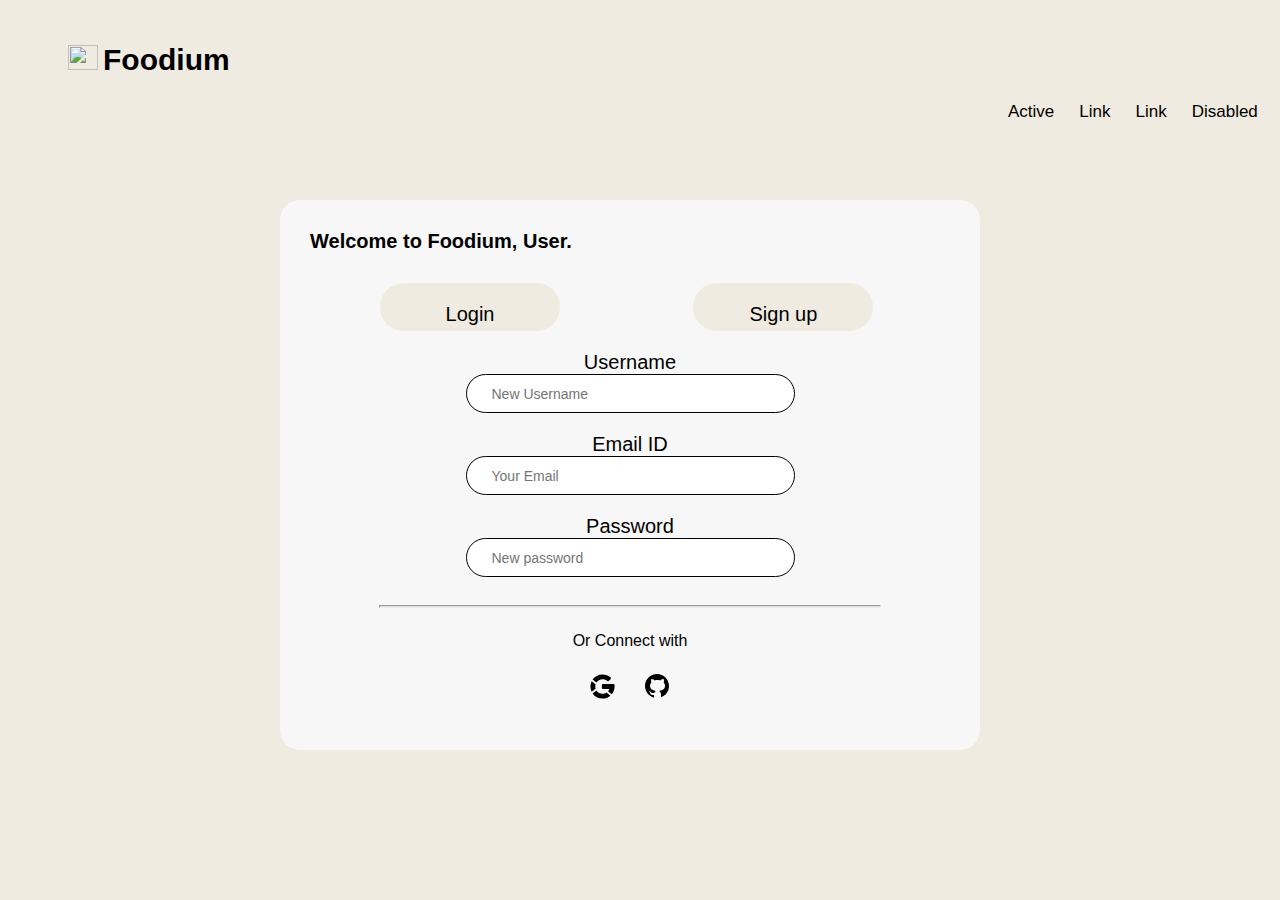
==== frontend/index.html @ e71f2065 "frontend" ====
<!DOCTYPE html>
<html lang="en">
    <head>
        <meta charset="utf-8">
        <meta viewport="width=device-width">
        <title>Foodium</title>
        <link rel="stylesheet" href="styles.css">
        <div class="container">
            <a class="heading">
                <img src="https://img.icons8.com/?size=48&id=12869&format=png" alt="" width="30" height="25" class="d-inline-block align-text-bottom">
                <h2>Foodium</h2>
              </a>
              <nav class="nav">
                <a class="nav-link active" aria-current="page" href="#">Active</a>
                <a class="nav-link" href="#">Link</a>
                <a class="nav-link" href="#">Link</a>
                <a class="nav-link disabled" href="#" tabindex="-1" aria-disabled="true">Disabled</a>
              </nav>
        </div>
        <section>
            <div class="login_square">
                <h3>Welcome to Foodium, User.</h3>
                <div class="login_register">
                <div class="login">
                    <a id="login-button" href="" class="button_logout_login-button">Login</a>
                </div>
                <div class="register">
                    <a id="register-button" href="" class="button_logout_register-button">Sign up</a>
                </div>
            </div>

            <label class="u">Username</label>
            <div class="username">
            <input type="text" autocomplete="off" placeholder="New Username"> 
            </div>

            <label class="e">Email ID</label>
            <div class="email">
                <input type="email" autocomplete="email" placeholder="Your Email">
            </div>

            <label class="p">Password</label>
            <div class="password">
                <input type="password" autocomplete="new-password" placeholder="New password">
            </div>
            <hr>
            <div class="connect">
                <p>Or Connect with</p>
                <div class="icons">
                    <svg class="google" xmlns="http://www.w3.org/2000/svg" x="0px" y="0px" width="29" height="29" viewBox="0 0 48 48">
                        <path d="M23 21.5v5c0 .828.671 1.5 1.5 1.5h10.809c-.499 1.416-1.256 2.698-2.205 3.805l6.033 5.229C42.159 33.529 44 28.98 44 24c0-.828-.064-1.688-.202-2.702C43.697 20.555 43.062 20 42.312 20H24.5C23.671 20 23 20.672 23 21.5zM12.612 27.761C12.22 26.577 12 25.314 12 24s.22-2.577.612-3.761l-6.557-5.014C4.752 17.878 4 20.849 4 24s.752 6.122 2.056 8.775L12.612 27.761zM30.865 33.835C28.906 35.204 26.532 36 24 36c-4.212 0-7.917-2.186-10.059-5.478l-6.362 4.865C11.195 40.585 17.202 44 24 44c4.968 0 9.508-1.832 13.009-4.84L30.865 33.835zM37.515 9.297C33.813 5.881 29.013 4 24 4c-6.798 0-12.805 3.415-16.421 8.614l6.362 4.865C16.083 14.186 19.788 12 24 12c2.944 0 5.776 1.081 7.974 3.043.593.53 1.498.504 2.06-.059l3.525-3.524c.289-.288.447-.683.439-1.091C37.99 9.961 37.815 9.574 37.515 9.297z"></path>
                        </svg>
                        <svg class="github" xmlns="http://www.w3.org/2000/svg" x="0px" y="0px" width="30" height="30" viewBox="0 0 30 30">
                            <path d="M15,3C8.373,3,3,8.373,3,15c0,5.623,3.872,10.328,9.092,11.63C12.036,26.468,12,26.28,12,26.047v-2.051 c-0.487,0-1.303,0-1.508,0c-0.821,0-1.551-0.353-1.905-1.009c-0.393-0.729-0.461-1.844-1.435-2.526 c-0.289-0.227-0.069-0.486,0.264-0.451c0.615,0.174,1.125,0.596,1.605,1.222c0.478,0.627,0.703,0.769,1.596,0.769 c0.433,0,1.081-0.025,1.691-0.121c0.328-0.833,0.895-1.6,1.588-1.962c-3.996-0.411-5.903-2.399-5.903-5.098 c0-1.162,0.495-2.286,1.336-3.233C9.053,10.647,8.706,8.73,9.435,8c1.798,0,2.885,1.166,3.146,1.481C13.477,9.174,14.461,9,15.495,9 c1.036,0,2.024,0.174,2.922,0.483C18.675,9.17,19.763,8,21.565,8c0.732,0.731,0.381,2.656,0.102,3.594 c0.836,0.945,1.328,2.066,1.328,3.226c0,2.697-1.904,4.684-5.894,5.097C18.199,20.49,19,22.1,19,23.313v2.734 c0,0.104-0.023,0.179-0.035,0.268C23.641,24.676,27,20.236,27,15C27,8.373,21.627,3,15,3z"></path>
                        </svg>
                </div>
                </div>
            </div>
        </section>
    </head>
</html>
---- frontend/styles.css ----
h2 {
  font-family:sans-serif;
}


body {
  background-color: #EFEBE0;
}

.login_square {
  width:700px;
  height:550px;
  border:none;
  border-radius: 20px;
 margin:0 auto;
 background:#f7f7f7;
 position:absolute;
 left:50%;
 top:50%;
 margin-left:-360px;
 margin-top:-250px;
 transition: 0.5s ease-in-out;
 font-family:sans-serif;
}

.login_square:hover {
  background: #EBE0D0;
}

h3 {
  text-align: left;
  padding:30px;
  font-size:20px;
  margin-top:0px;
  margin-bottom:0px;
}

.google {
  margin-right:10px;
  border:none;
  border-radius:21px;
  padding:5px;
  transition: 0.3s ease-in;
}

.google:hover {
  background:#EFEBE0;
}
.github {
  border:border;
  border-radius:21px;
  padding:5px;
  transition: 0.3s ease-in;
}

.github:hover {
  background:#EFEBE0;
}

.icons {
  display: flex; flex-direction: row; align-items: center; justify-content: center;
  display:inline-block
}

.container {
  padding: 10px;
  font-size: 20px;
  
}

.heading, h2 {
  display: inline-block;  
}

.heading {
  margin-left: 50px;
}
 .login {
  padding:20px;
  margin-left: 100px;
  display:inline-block;
  background:#EFEBE0;
  width:140px;
  text-align:center;
  border:none;
  border-radius:65px;
  height:8px;
  font-size:20px;
 }

 .register {
  padding:20px;
  margin-left: 129px;
  display:inline-block;
  background:#EFEBE0;
  margin-right:100px;
  width:140px;
  text-align:center;
  border:none;
  border-radius:65px;
  height:8px;
  font-size:20px;
 }

 .login-register {
  align-items: center;
  display:flex;
 }

 a:-webkit-any-link {
  color: black;
  cursor: pointer;
  text-decoration: none;
  vertical-align: text-top;
}
.username, .email, .password, .p, .u, .e {
  display: flex; flex-direction: row; align-items: center; justify-content: center;
}

.username, .email, .password {
  padding-bottom:20px;
}

.u {
  padding-top:20px;
}

.u, .p, .e {
  font-size:20px;
}

input[type="text"] {
  border: 0.5px solid black;
  background-color: #fff;
  padding-left: 25px;
  font-size: 14px;
  width:300px;
  height: 35px;
  border-radius:150px;
}
input[type="email"] {
  border: 0.5px solid black;
  background-color: #fff;
  padding-left: 25px;
  font-size: 14px;
  width:300px;
  height:35px;
  border-radius:150px;
}
input[type="password"] {
  border: 0.5px solid black;
  background-color: #fff;
  padding-left: 25px;
  font-size: 14px;
  width:300px;
  height:35px;
  border-radius:150px;
}

hr {
  width:500px;
  height:1px;
  background-color:gainsboro;
}

.connect {
  display: flex; flex-direction:column; align-items: center; justify-content: center;
}

.nav {
  display:inline-block;
  margin-left: auto; 
 margin-right: 0;
 margin-left:970px;
}

.nav-link.active, .nav-link, .nav-link.disabled {
  padding-left:20px;
  font-size:17px;
  font-family: sans-serif;
}
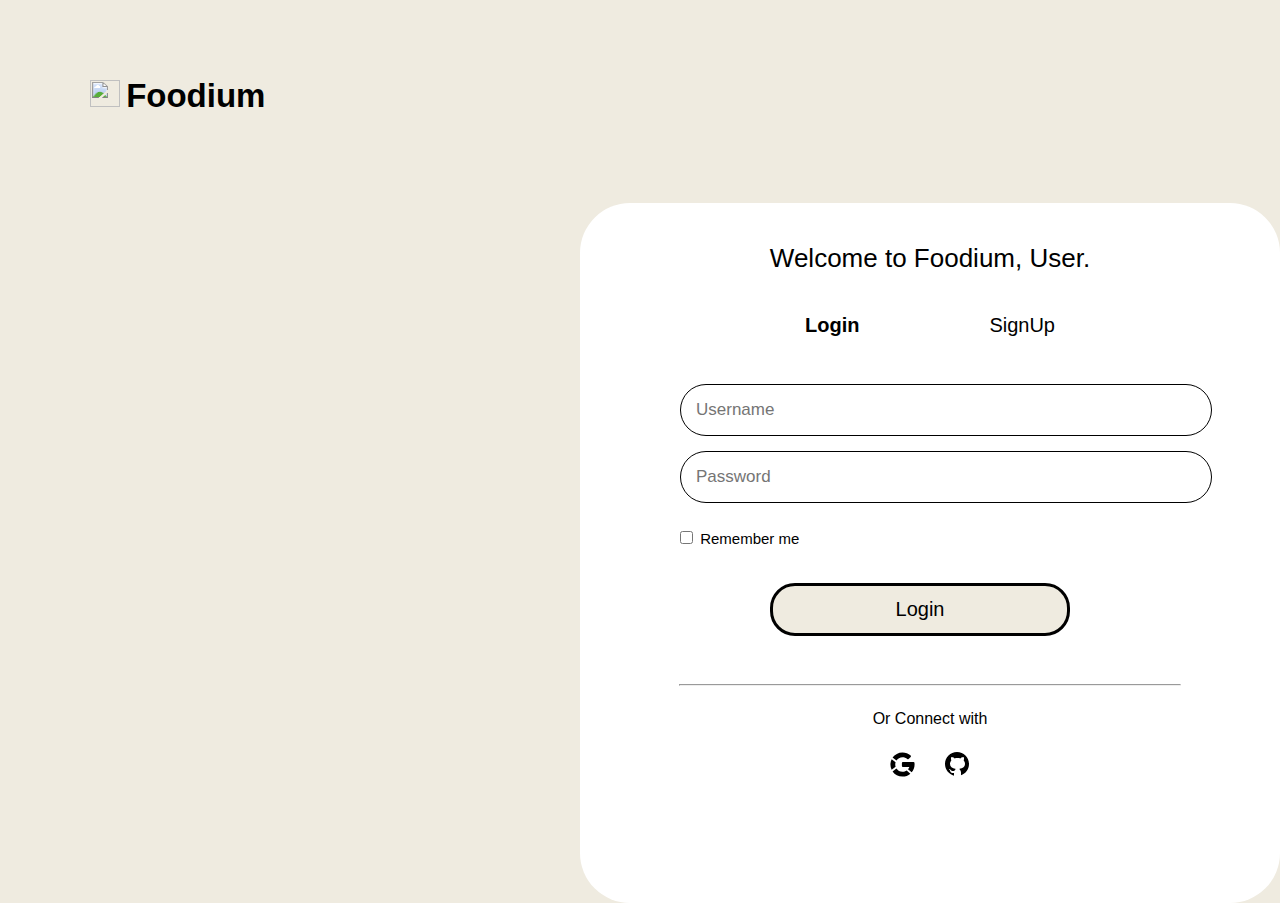
==== commit 2be4c2c5: "15th com register working" ====
--- a/frontend/index.html
+++ b/frontend/index.html
@@ -1,61 +1,62 @@
-<!DOCTYPE html>
-<html lang="en">
-    <head>
-        <meta charset="utf-8">
-        <meta viewport="width=device-width">
-        <title>Foodium</title>
-        <link rel="stylesheet" href="styles.css">
-        <div class="container">
-            <a class="heading">
-                <img src="https://img.icons8.com/?size=48&id=12869&format=png" alt="" width="30" height="25" class="d-inline-block align-text-bottom">
-                <h2>Foodium</h2>
-              </a>
-              <nav class="nav">
-                <a class="nav-link active" aria-current="page" href="#">Active</a>
-                <a class="nav-link" href="#">Link</a>
-                <a class="nav-link" href="#">Link</a>
-                <a class="nav-link disabled" href="#" tabindex="-1" aria-disabled="true">Disabled</a>
-              </nav>
-        </div>
-        <section>
-            <div class="login_square">
-                <h3>Welcome to Foodium, User.</h3>
-                <div class="login_register">
-                <div class="login">
-                    <a id="login-button" href="" class="button_logout_login-button">Login</a>
-                </div>
-                <div class="register">
-                    <a id="register-button" href="" class="button_logout_register-button">Sign up</a>
-                </div>
-            </div>
-
-            <label class="u">Username</label>
-            <div class="username">
-            <input type="text" autocomplete="off" placeholder="New Username"> 
-            </div>
-
-            <label class="e">Email ID</label>
-            <div class="email">
-                <input type="email" autocomplete="email" placeholder="Your Email">
-            </div>
-
-            <label class="p">Password</label>
-            <div class="password">
-                <input type="password" autocomplete="new-password" placeholder="New password">
-            </div>
-            <hr>
-            <div class="connect">
-                <p>Or Connect with</p>
-                <div class="icons">
-                    <svg class="google" xmlns="http://www.w3.org/2000/svg" x="0px" y="0px" width="29" height="29" viewBox="0 0 48 48">
-                        <path d="M23 21.5v5c0 .828.671 1.5 1.5 1.5h10.809c-.499 1.416-1.256 2.698-2.205 3.805l6.033 5.229C42.159 33.529 44 28.98 44 24c0-.828-.064-1.688-.202-2.702C43.697 20.555 43.062 20 42.312 20H24.5C23.671 20 23 20.672 23 21.5zM12.612 27.761C12.22 26.577 12 25.314 12 24s.22-2.577.612-3.761l-6.557-5.014C4.752 17.878 4 20.849 4 24s.752 6.122 2.056 8.775L12.612 27.761zM30.865 33.835C28.906 35.204 26.532 36 24 36c-4.212 0-7.917-2.186-10.059-5.478l-6.362 4.865C11.195 40.585 17.202 44 24 44c4.968 0 9.508-1.832 13.009-4.84L30.865 33.835zM37.515 9.297C33.813 5.881 29.013 4 24 4c-6.798 0-12.805 3.415-16.421 8.614l6.362 4.865C16.083 14.186 19.788 12 24 12c2.944 0 5.776 1.081 7.974 3.043.593.53 1.498.504 2.06-.059l3.525-3.524c.289-.288.447-.683.439-1.091C37.99 9.961 37.815 9.574 37.515 9.297z"></path>
-                        </svg>
-                        <svg class="github" xmlns="http://www.w3.org/2000/svg" x="0px" y="0px" width="30" height="30" viewBox="0 0 30 30">
-                            <path d="M15,3C8.373,3,3,8.373,3,15c0,5.623,3.872,10.328,9.092,11.63C12.036,26.468,12,26.28,12,26.047v-2.051 c-0.487,0-1.303,0-1.508,0c-0.821,0-1.551-0.353-1.905-1.009c-0.393-0.729-0.461-1.844-1.435-2.526 c-0.289-0.227-0.069-0.486,0.264-0.451c0.615,0.174,1.125,0.596,1.605,1.222c0.478,0.627,0.703,0.769,1.596,0.769 c0.433,0,1.081-0.025,1.691-0.121c0.328-0.833,0.895-1.6,1.588-1.962c-3.996-0.411-5.903-2.399-5.903-5.098 c0-1.162,0.495-2.286,1.336-3.233C9.053,10.647,8.706,8.73,9.435,8c1.798,0,2.885,1.166,3.146,1.481C13.477,9.174,14.461,9,15.495,9 c1.036,0,2.024,0.174,2.922,0.483C18.675,9.17,19.763,8,21.565,8c0.732,0.731,0.381,2.656,0.102,3.594 c0.836,0.945,1.328,2.066,1.328,3.226c0,2.697-1.904,4.684-5.894,5.097C18.199,20.49,19,22.1,19,23.313v2.734 c0,0.104-0.023,0.179-0.035,0.268C23.641,24.676,27,20.236,27,15C27,8.373,21.627,3,15,3z"></path>
-                        </svg>
-                </div>
-                </div>
-            </div>
-        </section>
-    </head>
-</html>+<!DOCTYPE html>
+
+<head>
+    <meta charset="UTF-8">
+    <title>Foodium</title>
+    <link rel="stylesheet"  href="style.css">
+    <div class="container">
+        <a class="heading">
+            <img src="https://img.icons8.com/?size=48&id=12869&format=png" alt="" width="30" height="27" class="d-inline-block align-text-bottom">
+            <h2>Foodium</h2>
+          </a>
+    </div>
+</head>
+
+<body>
+    <div class="box">
+
+        <div class="page">
+            <div class="welcome">Welcome to Foodium, User.</div>
+            <div class="header">
+                <a id="login" class="active" href="#login">Login</a>
+                <a id="signup" href="#signup">SignUp</a>
+            </div>
+            <div id="errorMsg"></div>
+            <div class="content">
+                <form class="login" name="loginForm" onsubmit="return validateLoginForm()" method="POST">
+                    <input type="text" name="name" id="logName" placeholder="Username">
+                    <input type="password" name="password" id="logPassword" placeholder="Password">
+                    <div id="check">
+                        <input type="checkbox" id="remember">
+                        <label for="remember">Remember me</label>
+                    </div>
+                    <br><br>
+                    <input id="login-buttom" type="submit" value="Login">
+                </form>
+                <form class="signup" name="signupForm" onsubmit="return validateSignupForm()" method="POST">
+                    <input type="email" name="email" id="signEmail" placeholder="Email">
+                    <input type="text" name="name" id="signName" placeholder="Username">
+                    <input type="password" name="password" id="signPassword" placeholder="Password"><br>
+                    <input id="signup-buttom" type="submit" value="SignUp">
+                </form>
+            </div>
+            <hr>
+            <div class="connect">
+
+                <p>Or Connect with</p>
+
+                <div class="icons">
+                    <svg id="google-authBtn" class="google" xmlns="http://www.w3.org/2000/svg" x="0px" y="0px" width="29" height="29" viewBox="0 0 48 48">
+                        <path d="M23 21.5v5c0 .828.671 1.5 1.5 1.5h10.809c-.499 1.416-1.256 2.698-2.205 3.805l6.033 5.229C42.159 33.529 44 28.98 44 24c0-.828-.064-1.688-.202-2.702C43.697 20.555 43.062 20 42.312 20H24.5C23.671 20 23 20.672 23 21.5zM12.612 27.761C12.22 26.577 12 25.314 12 24s.22-2.577.612-3.761l-6.557-5.014C4.752 17.878 4 20.849 4 24s.752 6.122 2.056 8.775L12.612 27.761zM30.865 33.835C28.906 35.204 26.532 36 24 36c-4.212 0-7.917-2.186-10.059-5.478l-6.362 4.865C11.195 40.585 17.202 44 24 44c4.968 0 9.508-1.832 13.009-4.84L30.865 33.835zM37.515 9.297C33.813 5.881 29.013 4 24 4c-6.798 0-12.805 3.415-16.421 8.614l6.362 4.865C16.083 14.186 19.788 12 24 12c2.944 0 5.776 1.081 7.974 3.043.593.53 1.498.504 2.06-.059l3.525-3.524c.289-.288.447-.683.439-1.091C37.99 9.961 37.815 9.574 37.515 9.297z"></path>
+                        </svg>
+                        <svg class="github" xmlns="http://www.w3.org/2000/svg" x="0px" y="0px" width="30" height="30" viewBox="0 0 30 30">
+                            <path d="M15,3C8.373,3,3,8.373,3,15c0,5.623,3.872,10.328,9.092,11.63C12.036,26.468,12,26.28,12,26.047v-2.051 c-0.487,0-1.303,0-1.508,0c-0.821,0-1.551-0.353-1.905-1.009c-0.393-0.729-0.461-1.844-1.435-2.526 c-0.289-0.227-0.069-0.486,0.264-0.451c0.615,0.174,1.125,0.596,1.605,1.222c0.478,0.627,0.703,0.769,1.596,0.769 c0.433,0,1.081-0.025,1.691-0.121c0.328-0.833,0.895-1.6,1.588-1.962c-3.996-0.411-5.903-2.399-5.903-5.098 c0-1.162,0.495-2.286,1.336-3.233C9.053,10.647,8.706,8.73,9.435,8c1.798,0,2.885,1.166,3.146,1.481C13.477,9.174,14.461,9,15.495,9 c1.036,0,2.024,0.174,2.922,0.483C18.675,9.17,19.763,8,21.565,8c0.732,0.731,0.381,2.656,0.102,3.594 c0.836,0.945,1.328,2.066,1.328,3.226c0,2.697-1.904,4.684-5.894,5.097C18.199,20.49,19,22.1,19,23.313v2.734 c0,0.104-0.023,0.179-0.035,0.268C23.641,24.676,27,20.236,27,15C27,8.373,21.627,3,15,3z"></path>
+                        </svg>
+                </div>
+            </div>
+        </div>
+    </div>
+    <script src="https://code.jquery.com/jquery-3.3.1.min.js"
+        integrity="sha256-FgpCb/KJQlLNfOu91ta32o/NMZxltwRo8QtmkMRdAu8=" crossorigin="anonymous"></script>
+    <script defer src="index.js"></script>
+</body>--- a/frontend/style.css
+++ b/frontend/style.css
@@ -0,0 +1,225 @@
+body{
+    margin: 0;
+    padding: 0;
+    font-family : Verdana,Tahoma, sans-serif;
+    background-color: #efebe0;
+}
+
+h2 {
+    display:inline-block;
+}
+
+.heading {
+    margin-left:90px;
+    font-size:22px;
+}
+
+.container {
+    margin-top: 50px;
+}
+
+.welcome {
+    margin-top:20px;
+    margin-bottom:20px;
+    font-size: 26px;
+
+}
+#login-buttom, #signup-buttom {
+    width:300px;
+    margin-left: 170px;
+    transition: 0.5s;
+}
+
+#remember {
+    margin-left:80px;
+}
+
+
+
+.box{
+    width: 700px;
+    height: 700px;
+    background-color:white;
+    padding: 20px;
+    text-align: center;
+    position: relative;
+    box-sizing: border-box;
+    flex-direction: column;
+    margin-left:580px;
+    margin-top:60px;
+    border-radius:50px;
+    transition: 0.5s;
+}
+
+.box:hover {
+    background-color:rgb(231, 218, 203);
+}
+
+#logName , #logPassword {
+    width : 500px;
+    margin-left:80px;
+    padding: 15px;
+}
+#signName, #signEmail, #signPassword {
+    width : 500px;
+    margin-left:80px;
+    padding:15px;
+}
+.box img{
+	width:100px;
+    margin-top:-50px ;
+}
+
+.header {
+	width: 300px;
+    height: 50px;
+	display: inline-flex;
+    padding-top: 20px;
+    padding-bottom: 0;
+	justify-content: space-between;
+}
+
+.header a {
+    font-size: 20px;
+    text-decoration: none;
+    color: BLACK;
+	display: inline-flex;
+    padding-left: 25px;
+    padding-right: 25px;
+	justify-content: center;
+    cursor:pointer;
+}
+
+.header .active {
+    color: black;
+	font-weight: bold;
+	position: relative;
+}
+
+.header .active:after {
+	position: absolute;
+    border: none;
+	content: "";
+}
+
+#errorMsg{
+    color:red;
+    text-align: center;
+    font-size: 12px;
+    padding-bottom: 20px;
+
+}
+
+.content{
+    display: inline-flex;
+    overflow: hidden;
+}
+
+form {
+    position: relative;
+    display: inline-flex;
+    width: 100%;
+    height: 100%;
+	flex-shrink: 0;
+	flex-direction: column;
+	transition: right 0.5s;
+}
+
+.login a{
+    text-decoration: none;
+    color: #ffffff;
+    font-size: 15px;
+    text-align: center;
+    cursor: pointer;
+
+}
+
+.extend form {
+	right: 100%;
+}
+
+input[type=text], input[type=password], input[type=email]{
+	display:block;
+    position: relative;
+	border: 1px solid black;
+	padding: 12px;
+    margin-bottom: 15px;
+    width: 100%;
+    font-size: 17px;
+    border-radius:30px;
+}
+
+input[type=text]:hover,  input[type=password]:hover, input[type=email]:hover{
+    border: 2px solid black;
+
+}
+
+input[type=submit]{
+    display:block;
+    position: relative;
+    border: 3px solid BLACK;
+    padding: 12px;
+    margin-bottom: 20px;
+    width: 100%;
+    border-radius: 25px;
+    background-color:#EFEBE0 ;
+    text-align:center;
+    font-size: 20px;
+    color: black;
+	cursor:pointer;
+    outline: none;
+}
+	
+input[type=submit]:hover{
+	 background-color:#ffffff;
+     color: #000000;
+     font-weight: bold;
+}
+input[type=checkbox]{
+    background-color:black;
+}
+#check{
+    margin-top: 10px;
+    text-align: left;
+    color: BLACK;
+    font-size: 15px;
+}
+
+.connect {
+    display: flex; flex-direction:column; align-items: center; justify-content: center;
+  }
+
+.icons {
+    display: flex; flex-direction: row; align-items: center; justify-content: center;
+    display:inline-block
+}
+
+hr {
+    width:500px;
+}
+
+.google {
+    margin-right:10px;
+    border:none;
+    border-radius:21px;
+    padding:5px;
+    transition: 0.3s ease-in;
+    cursor:pointer;
+  }
+
+.google:hover {
+    background:#EFEBE0;
+  }
+  .github {
+    border:border;
+    border-radius:21px;
+    padding:5px;
+    transition: 0.3s ease-in;
+  }
+  
+  .github:hover {
+    background:#EFEBE0;
+  }
+  
+  
+  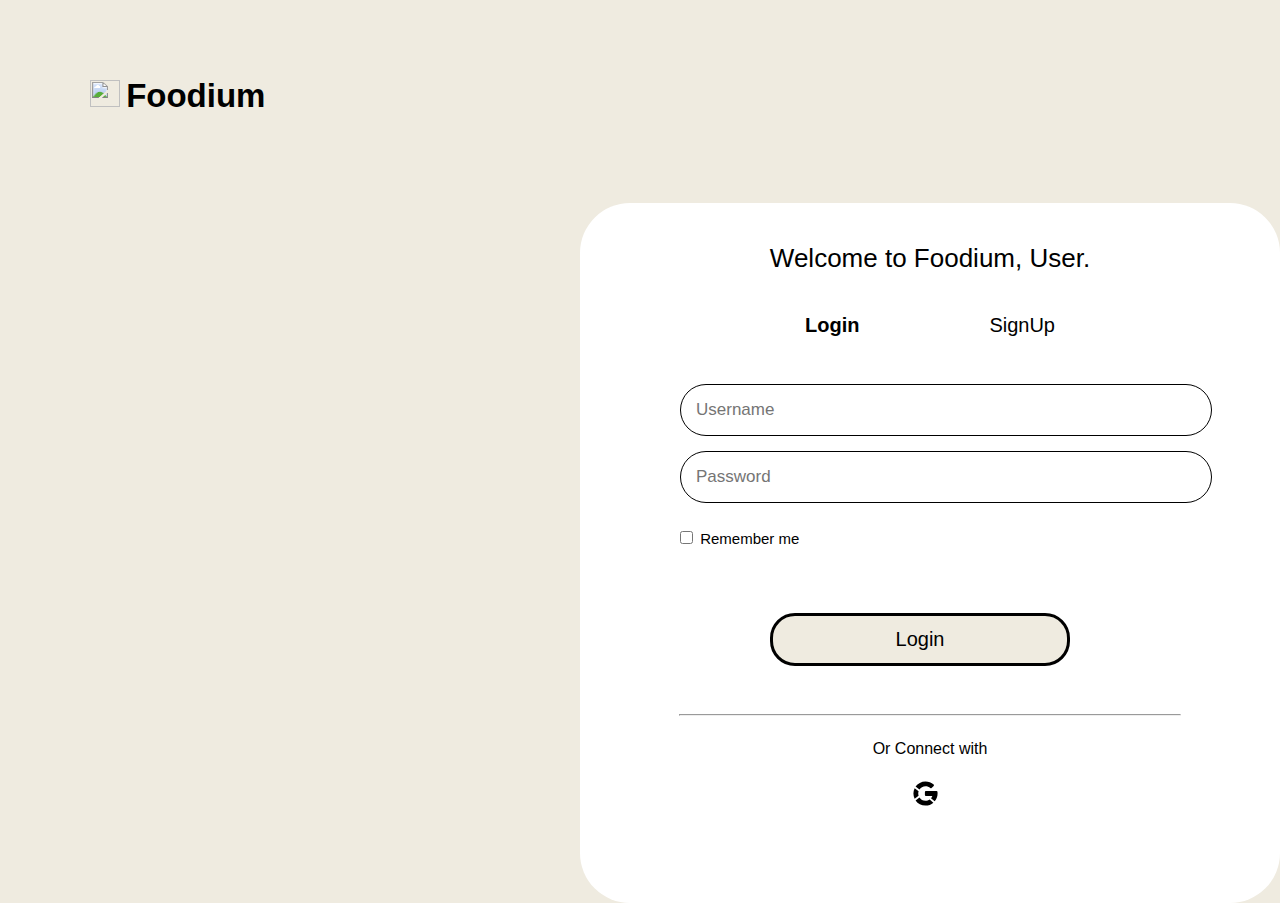
==== commit 4d45008a: "15th com" ====
--- a/frontend/index.html
+++ b/frontend/index.html
@@ -2,6 +2,8 @@
 
 <head>
     <meta charset="UTF-8">
+    <meta name="viewport" content="width=device-width, initial-scale=1.0">
+    <script src="https://accounts.google.com/gsi/client" async defer></script>
     <title>Foodium</title>
     <link rel="stylesheet"  href="style.css">
     <div class="container">
@@ -46,11 +48,8 @@
                 <p>Or Connect with</p>
 
                 <div class="icons">
-                    <svg id="google-authBtn" class="google" xmlns="http://www.w3.org/2000/svg" x="0px" y="0px" width="29" height="29" viewBox="0 0 48 48">
+                    <svg id="google-authBtn" onclick="handleGoogleSignIn()" class="google" xmlns="http://www.w3.org/2000/svg" x="0px" y="0px" width="29" height="29" viewBox="0 0 48 48">
                         <path d="M23 21.5v5c0 .828.671 1.5 1.5 1.5h10.809c-.499 1.416-1.256 2.698-2.205 3.805l6.033 5.229C42.159 33.529 44 28.98 44 24c0-.828-.064-1.688-.202-2.702C43.697 20.555 43.062 20 42.312 20H24.5C23.671 20 23 20.672 23 21.5zM12.612 27.761C12.22 26.577 12 25.314 12 24s.22-2.577.612-3.761l-6.557-5.014C4.752 17.878 4 20.849 4 24s.752 6.122 2.056 8.775L12.612 27.761zM30.865 33.835C28.906 35.204 26.532 36 24 36c-4.212 0-7.917-2.186-10.059-5.478l-6.362 4.865C11.195 40.585 17.202 44 24 44c4.968 0 9.508-1.832 13.009-4.84L30.865 33.835zM37.515 9.297C33.813 5.881 29.013 4 24 4c-6.798 0-12.805 3.415-16.421 8.614l6.362 4.865C16.083 14.186 19.788 12 24 12c2.944 0 5.776 1.081 7.974 3.043.593.53 1.498.504 2.06-.059l3.525-3.524c.289-.288.447-.683.439-1.091C37.99 9.961 37.815 9.574 37.515 9.297z"></path>
-                        </svg>
-                        <svg class="github" xmlns="http://www.w3.org/2000/svg" x="0px" y="0px" width="30" height="30" viewBox="0 0 30 30">
-                            <path d="M15,3C8.373,3,3,8.373,3,15c0,5.623,3.872,10.328,9.092,11.63C12.036,26.468,12,26.28,12,26.047v-2.051 c-0.487,0-1.303,0-1.508,0c-0.821,0-1.551-0.353-1.905-1.009c-0.393-0.729-0.461-1.844-1.435-2.526 c-0.289-0.227-0.069-0.486,0.264-0.451c0.615,0.174,1.125,0.596,1.605,1.222c0.478,0.627,0.703,0.769,1.596,0.769 c0.433,0,1.081-0.025,1.691-0.121c0.328-0.833,0.895-1.6,1.588-1.962c-3.996-0.411-5.903-2.399-5.903-5.098 c0-1.162,0.495-2.286,1.336-3.233C9.053,10.647,8.706,8.73,9.435,8c1.798,0,2.885,1.166,3.146,1.481C13.477,9.174,14.461,9,15.495,9 c1.036,0,2.024,0.174,2.922,0.483C18.675,9.17,19.763,8,21.565,8c0.732,0.731,0.381,2.656,0.102,3.594 c0.836,0.945,1.328,2.066,1.328,3.226c0,2.697-1.904,4.684-5.894,5.097C18.199,20.49,19,22.1,19,23.313v2.734 c0,0.104-0.023,0.179-0.035,0.268C23.641,24.676,27,20.236,27,15C27,8.373,21.627,3,15,3z"></path>
                         </svg>
                 </div>
             </div>
--- a/frontend/style.css
+++ b/frontend/style.css
@@ -28,6 +28,7 @@
     width:300px;
     margin-left: 170px;
     transition: 0.5s;
+    margin-top:30px;
 }
 
 #remember {
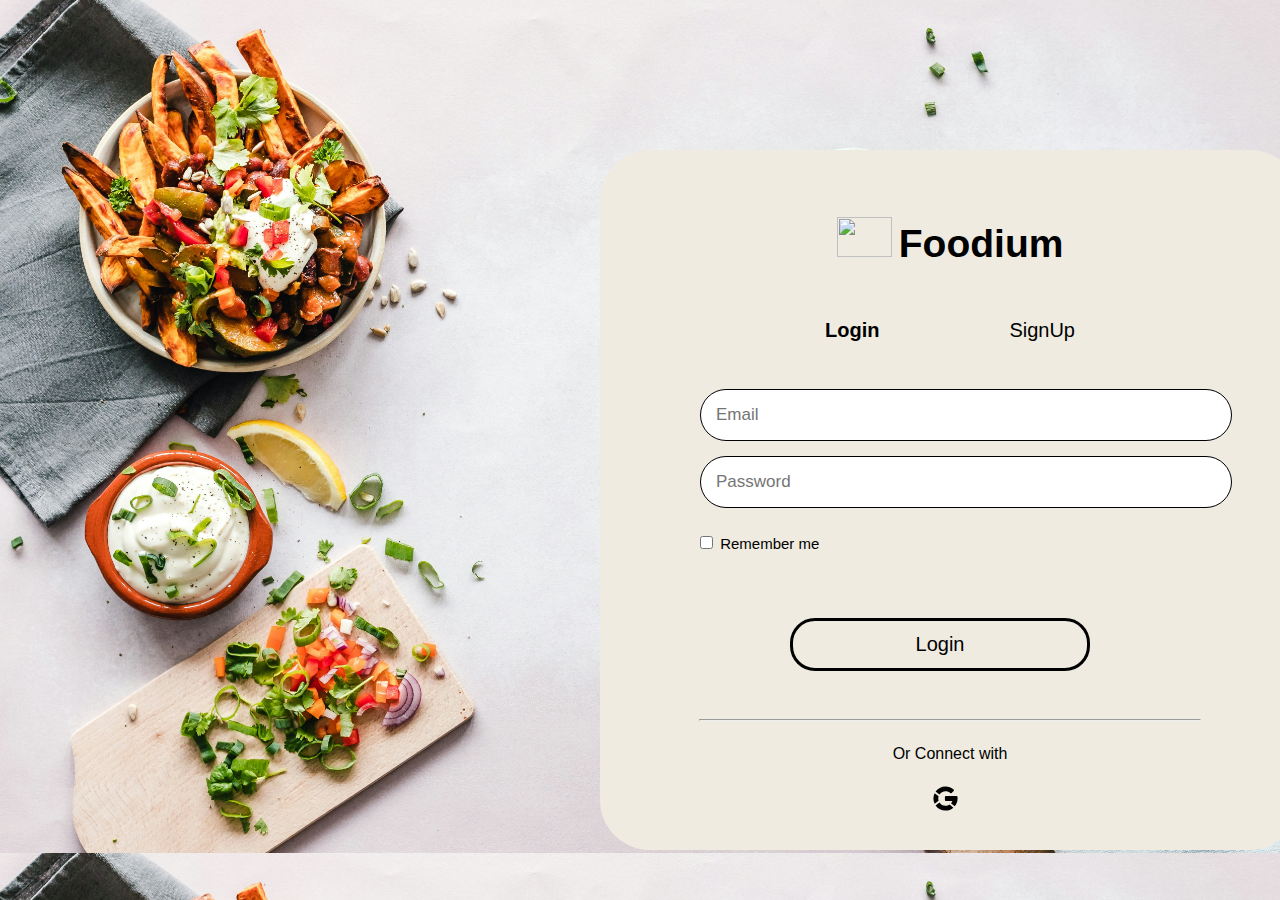
==== commit 355213ac: "login, admin crud, role select" ====
--- a/frontend/index.html
+++ b/frontend/index.html
@@ -6,27 +6,23 @@
     <script src="https://accounts.google.com/gsi/client" async defer></script>
     <title>Foodium</title>
     <link rel="stylesheet"  href="style.css">
-    <div class="container">
-        <a class="heading">
-            <img src="https://img.icons8.com/?size=48&id=12869&format=png" alt="" width="30" height="27" class="d-inline-block align-text-bottom">
-            <h2>Foodium</h2>
-          </a>
-    </div>
 </head>
-
 <body>
     <div class="box">
 
         <div class="page">
-            <div class="welcome">Welcome to Foodium, User.</div>
+            <div class="welcome">
+                <img src="https://img.icons8.com/?size=48&id=12869&format=png" alt="" width="40" height="40" class="d-inline-block align-text-bottom">
+                <h2>Foodium</h2>  
+            </div>
             <div class="header">
                 <a id="login" class="active" href="#login">Login</a>
                 <a id="signup" href="#signup">SignUp</a>
             </div>
             <div id="errorMsg"></div>
             <div class="content">
-                <form class="login" name="loginForm" onsubmit="return validateLoginForm()" method="POST">
-                    <input type="text" name="name" id="logName" placeholder="Username">
+                <form class="login" name="loginForm" onsubmit="return handleLoginSubmit(event)" method="POST">
+                    <input type="email" name="email" id="logEmail" placeholder="Email">
                     <input type="password" name="password" id="logPassword" placeholder="Password">
                     <div id="check">
                         <input type="checkbox" id="remember">
--- a/frontend/style.css
+++ b/frontend/style.css
@@ -3,6 +3,9 @@
     padding: 0;
     font-family : Verdana,Tahoma, sans-serif;
     background-color: #efebe0;
+    background-image: url(ella-olsson-4dQiaWKiL-Y-unsplash.jpg);
+    background-repeat: no repeat;
+    background-size: cover;
 }
 
 h2 {
@@ -12,6 +15,10 @@
 .heading {
     margin-left:90px;
     font-size:22px;
+    background-color:#EFEBE0;
+    height:30px;
+    padding:20px;
+    border-radius:20px;
 }
 
 .container {
@@ -20,16 +27,18 @@
 
 .welcome {
     margin-top:20px;
-    margin-bottom:20px;
     font-size: 26px;
-
-}
+}
+
 #login-buttom, #signup-buttom {
     width:300px;
     margin-left: 170px;
     transition: 0.5s;
     margin-top:30px;
 }
+#login-buttom:hover, #signup-buttom:hover {
+    background-color: #ff7f50;
+}
 
 #remember {
     margin-left:80px;
@@ -40,23 +49,24 @@
 .box{
     width: 700px;
     height: 700px;
-    background-color:white;
+    background-color:#EFEBE0;
     padding: 20px;
     text-align: center;
     position: relative;
     box-sizing: border-box;
     flex-direction: column;
-    margin-left:580px;
-    margin-top:60px;
+    margin-left:600px;
+    margin-top:150px;
     border-radius:50px;
     transition: 0.5s;
+
 }
 
 .box:hover {
     background-color:rgb(231, 218, 203);
 }
 
-#logName , #logPassword {
+#logEmail , #logPassword {
     width : 500px;
     margin-left:80px;
     padding: 15px;
@@ -67,7 +77,7 @@
     padding:15px;
 }
 .box img{
-	width:100px;
+	width:55px;
     margin-top:-50px ;
 }
 
@@ -129,7 +139,7 @@
 .login a{
     text-decoration: none;
     color: #ffffff;
-    font-size: 15px;
+    font-size: 25px;
     text-align: center;
     cursor: pointer;
 
@@ -211,16 +221,28 @@
 .google:hover {
     background:#EFEBE0;
   }
-  .github {
-    border:border;
-    border-radius:21px;
-    padding:5px;
-    transition: 0.3s ease-in;
-  }
-  
-  .github:hover {
-    background:#EFEBE0;
-  }
-  
+
+.roletext {
+    font-size: 37px;
+    margin-top:60px;
+}
+
+.role {
+    font-size: 30px;
+    padding:20px;
+    margin-top:50px;
+}
+
+.drop {
+    height :30px;
+}
+
+#proceed-buttom {
+    width:300px;
+    margin-left:170px;
+    padding:10px;
+    margin-top: 40px;
+}
+
   
   